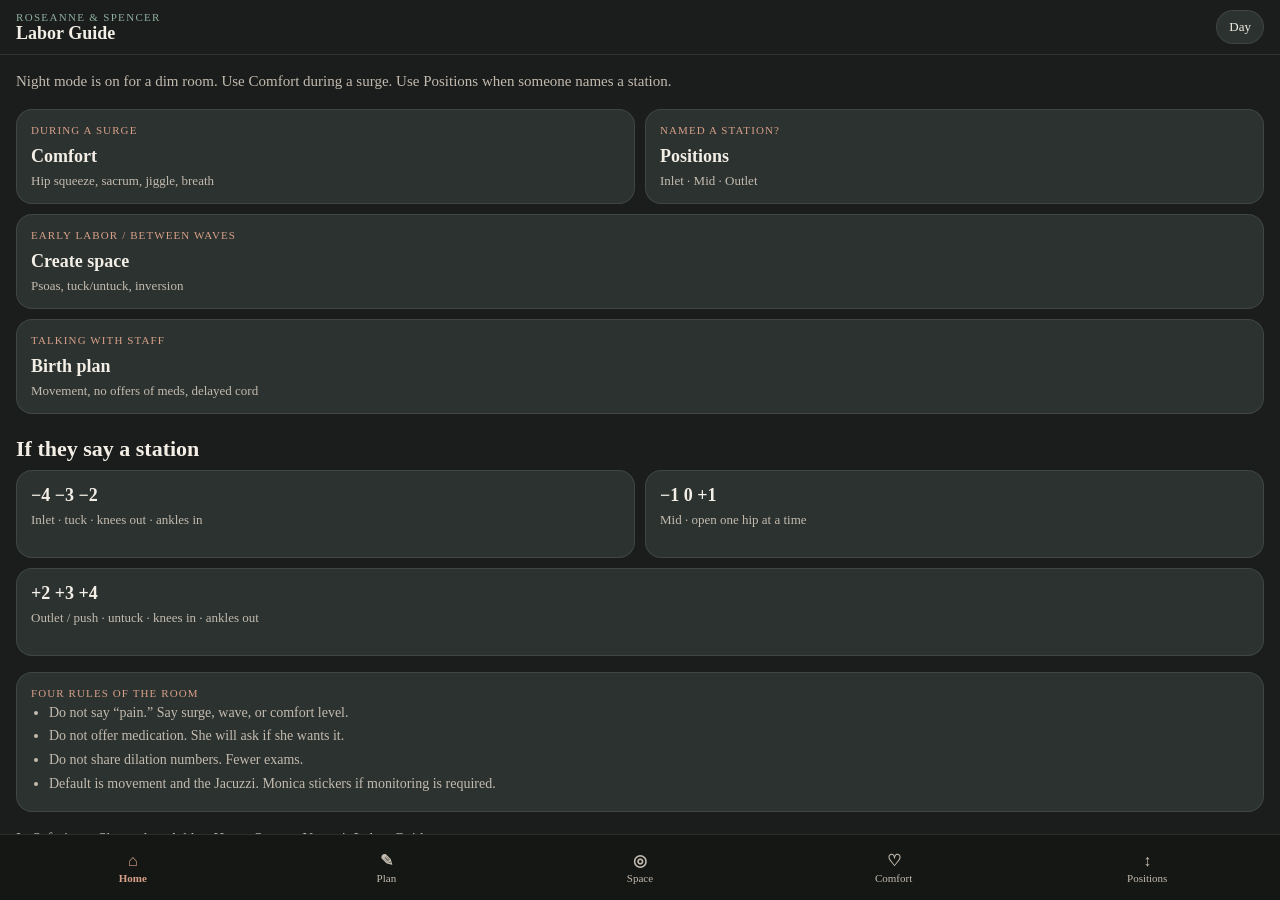
==== index.html @ 5112a4b0 "Add labor guide web app" ====
<!DOCTYPE html>
<html lang="en">
<head>
  <meta charset="utf-8" />
  <meta name="viewport" content="width=device-width, initial-scale=1, viewport-fit=cover" />
  <meta name="theme-color" content="#1a1d1b" />
  <meta name="apple-mobile-web-app-capable" content="yes" />
  <meta name="apple-mobile-web-app-title" content="Labor Guide" />
  <meta name="apple-mobile-web-app-status-bar-style" content="black-translucent" />
  <title>Monro Labor Guide</title>
  <link rel="manifest" href="manifest.json" />
  <link rel="icon" href="icon.svg" />
  <link rel="apple-touch-icon" href="icon.svg" />
  <link rel="stylesheet" href="styles.css" />
</head>
<body>
  <div class="app">
    <header class="top">
      <div class="brand">
        <div class="eyebrow" id="eyebrow">Roseanne & Spencer</div>
        <div class="title" id="heading">Labor Guide</div>
      </div>
      <div class="actions">
        <button class="chip" id="themeBtn" type="button">Day</button>
      </div>
    </header>
    <main class="screens">
      <section class="screen active" id="home">
        <p class="lede">Night mode is on for a dim room. Use Comfort during a surge. Use Positions when someone names a station.</p>
        <div class="grid two">
          <button class="card station" data-go="comfort" type="button"><div class="kicker">During a surge</div><strong>Comfort</strong><span>Hip squeeze, sacrum, jiggle, breath</span></button>
          <button class="card station" data-go="positions" type="button"><div class="kicker">Named a station?</div><strong>Positions</strong><span>Inlet · Mid · Outlet</span></button>
        </div>
        <div class="grid" style="margin-top:10px">
          <button class="card station" data-go="space" type="button"><div class="kicker">Early labor / between waves</div><strong>Create space</strong><span>Psoas, tuck/untuck, inversion</span></button>
          <button class="card station" data-go="plan" type="button"><div class="kicker">Talking with staff</div><strong>Birth plan</strong><span>Movement, no offers of meds, delayed cord</span></button>
        </div>
        <h2 style="margin-top:22px">If they say a station</h2>
        <div class="grid two">
          <button class="card station" data-go="positions" data-stage="inlet" type="button"><strong>−4 −3 −2</strong><span>Inlet · tuck · knees out · ankles in</span></button>
          <button class="card station" data-go="positions" data-stage="mid" type="button"><strong>−1 0 +1</strong><span>Mid · open one hip at a time</span></button>
          <button class="card station" data-go="positions" data-stage="outlet" type="button" style="grid-column:1/-1"><strong>+2 +3 +4</strong><span>Outlet / push · untuck · knees in · ankles out</span></button>
        </div>
        <div class="card" style="margin-top:16px">
          <div class="kicker">Four rules of the room</div>
          <ul>
            <li>Do not say “pain.” Say surge, wave, or comfort level.</li>
            <li>Do not offer medication. She will ask if she wants it.</li>
            <li>Do not share dilation numbers. Fewer exams.</li>
            <li>Default is movement and the Jacuzzi. Monica stickers if monitoring is required.</li>
          </ul>
        </div>
        <p class="lede" style="margin-top:16px">In Safari: tap Share, then Add to Home Screen. Name it Labor Guide.</p>
      </section>
      <section class="screen" id="plan">
        <p class="lede">Mother Roseanne · Father Spencer · Baby Girl Monro · Dr. Crownover / Sally McNally · Pediatrics Dr. Mildred Vallance</p>
        <article class="item"><div class="kicker">Environment</div><ul><li>Limit guests. Sign on the door.</li><li>Quiet conversation. Dim lights.</li><li>Her music. Essential oils, no flames.</li></ul></article>
        <article class="item"><div class="kicker">Labor</div><ul><li>Freedom of movement. Monica sticker monitor if continuous monitoring is required.</li><li>IV capped / saline locked.</li><li>Hydrotherapy. Jacuzzi preferred.</li><li>Natural childbirth. Do not offer pain medication or an epidural.</li><li>Wait for water to break on its own. Discuss first if AROM is suggested.</li><li>As few vaginal exams as possible. Do not share dilation.</li><li>Full risks and benefits before any intervention. Time and space to decide.</li><li>No time limits if mother and baby are well. Labor can rest.</li></ul></article>
        <article class="item"><div class="kicker">Birth</div><ul><li>Self-directed pushing. Warm compress on the perineum. No episiotomy.</li><li>Spencer cuts the cord AFTER it stops pulsing. Delayed clamping. Cord-blood bank.</li><li>Birth the placenta naturally. Allow up to 60 minutes.</li><li>Breast crawl immediately. 1–2 hours of bonding.</li></ul></article>
        <article class="item"><div class="kicker">If cesarean</div><ul><li>Spencer is the support person in the OR.</li><li>Leave an arm free so she can touch baby, if anesthesia allows.</li><li>Spencer shortens the cord. Delay clamping.</li></ul></article>
        <article class="item"><div class="kicker">Newborn</div><ul><li>Every procedure and medication approved by both parents first.</li><li>A parent stays with baby for every procedure off the bedside.</li><li>No bath. No Vitamin K. No erythromycin. No Hep B.</li><li>Ask before pacifier or sugar water. Inform before any formula.</li><li>If supplementation is needed, help her hand-express or pump.</li></ul></article>
      </section>
      <section class="screen" id="space">
        <p class="lede">Seven movements to make room. Hold most for about a minute. Built to Birth.</p>
        <article class="item"><h3><span class="num">1</span> Psoas release</h3><p>One foot on an elevated surface. Other leg hangs. Hips level. Gently swing the hanging leg forward and back for 1 minute. Switch sides.</p></article>
        <article class="item"><h3><span class="num">2</span> Tuck + untuck</h3><p>All fours. Move the pelvis, not the back. Tucking opens the inlet. Untucking opens the outlet. 1 minute.</p></article>
        <article class="item"><h3><span class="num">3</span> QL stretch</h3><p>Doorway. Cross right foot over left. Lean left, shoulders square, hands on the frame. Shift hips right and breathe into the ribs. 1 minute. Switch.</p></article>
        <article class="item"><h3><span class="num">4</span> Tuck, lunge + lean</h3><p>Kneel, one foot planted in front. Tuck pelvis and shift forward for a front-hip stretch. Raise the same-side arm and lean. 1 minute each side.</p></article>
        <article class="item"><h3><span class="num">5</span> Elbows on chair</h3><p>Kneel facing a chair. Elbows on the seat. Spine long, pelvis neutral. 1 minute.</p></article>
        <article class="item"><h3><span class="num">6</span> Fascia release</h3><p>Partner jiggles glutes, hips, and thighs with palms. 1–5 minutes.</p></article>
        <article class="item"><h3><span class="num">7</span> Forward-leaning inversion</h3><p>Kneel on a couch or low bed. Forearms to the floor, head hanging loose. 1 minute. Come back to kneeling for 30 seconds before getting down.</p></article>
      </section>
      <section class="screen" id="comfort">
        <p class="lede">Spencer: pick one and stay with it through the whole surge. Built to Birth.</p>
        <article class="item"><h3><span class="num">1</span> Light touch massage</h3><p>Stroke an X across the back, shoulder to low back. Then one stroke down the spine. Repeat.</p></article>
        <article class="item"><h3><span class="num">2</span> Facial relaxation</h3><p>Fingertips at the hairline. Stroke the jaw. Circle the jaw muscles. Continue down the jawline and neck.</p></article>
        <article class="item"><h3><span class="num">3</span> SP6 acupressure</h3><p>Thumb four finger-widths above the inner ankle bone. Firm pressure on the fleshy part behind the shin, through the surge.</p></article>
        <article class="item"><h3><span class="num">4</span> Jiggle / fascia release</h3><p>Palms on the bottom. Gently jiggle hips, glutes, thighs, and calves.</p></article>
        <article class="item"><h3><span class="num">5</span> Sitz bone counter pressure</h3><p>Palms on the sitz bones. You press forward as she presses back. Imagine spreading the sitz bones apart.</p></article>
        <article class="item"><h3><span class="num">6</span> BL32 acupressure</h3><p>Thumbs four finger-widths above the gluteal crease, slightly left and right. Hold through the surge.</p></article>
        <article class="item"><h3><span class="num">7</span> Double hip squeeze</h3><p>Palms on the fleshy outer hips, fingers inward. Squeeze toward each other through the surge.</p></article>
        <article class="item"><h3><span class="num">8</span> Sacral counter pressure</h3><p>Stacked palms on the sacrum. Toward the bum opens the top of the pelvis. Toward her back opens the bottom.</p></article>
        <article class="item"><h3><span class="num">9</span> Destressor breath</h3><p>Inhale nose 4 seconds. Exhale mouth 6 seconds. Rag-doll the body on every breath.</p></article>
        <article class="item"><h3><span class="num">10</span> LI4 acupressure</h3><p>The fleshy mound between thumb and forefinger. Firm pressure through the surge.</p></article>
      </section>
      <section class="screen" id="positions">
        <div class="tabs">
          <button class="tab on" data-stage="inlet" type="button">Inlet −4 to −2</button>
          <button class="tab" data-stage="mid" type="button">Mid −1 to +1</button>
          <button class="tab" data-stage="outlet" type="button">Outlet +2 to +4</button>
        </div>
        <div class="stage" id="stage-inlet"><h2>Inlet</h2><p class="lede">Tuck the pelvis under. Knees OUT. Ankles IN. Hands and knees, supported squat, sitting on the ball with knees wide, side-lying with a peanut or ball.</p></div>
        <div class="stage hidden" id="stage-mid"><h2>Midpelvis</h2><p class="lede">Asymmetrical positions. Open the hips one side at a time. Lunge, runner’s lunge with a block, standing foot on a chair, side-lying with peanut, throne on the ball.</p></div>
        <div class="stage hidden" id="stage-outlet"><h2>Outlet & pushing</h2><p class="lede">Untuck the pelvis. Knees IN. Ankles OUT. Self-directed pushing. Warm compress. No episiotomy.</p></div>
      </section>
    </main>
    <nav class="nav">
      <button class="on" data-go="home" type="button"><b>⌂</b>Home</button>
      <button data-go="plan" type="button"><b>✎</b>Plan</button>
      <button data-go="space" type="button"><b>◎</b>Space</button>
      <button data-go="comfort" type="button"><b>♡</b>Comfort</button>
      <button data-go="positions" type="button"><b>↕</b>Positions</button>
    </nav>
  </div>
  <script src="app.js"></script>
</body>
</html>
---- styles.css ----
:root {
  --bg: #1a1d1b;
  --bg-2: #232826;
  --card: #2b322f;
  --ink: #f3eee6;
  --muted: #c4bbb0;
  --accent: #d9a08a;
  --sage: #8fafa0;
  --line: rgba(243, 238, 230, 0.1);
  --safe-bottom: env(safe-area-inset-bottom, 0px);
}
* { box-sizing: border-box; margin: 0; padding: 0; }
html, body { height: 100%; }
body {
  font-family: "Iowan Old Style", "Palatino Linotype", Palatino, Georgia, serif;
  background: var(--bg);
  color: var(--ink);
  -webkit-font-smoothing: antialiased;
  overflow: hidden;
}
.app { height: 100dvh; display: flex; flex-direction: column; }
.top {
  padding: calc(10px + env(safe-area-inset-top, 0px)) 16px 10px;
  display: flex; align-items: center; justify-content: space-between; gap: 10px;
  border-bottom: 1px solid var(--line); background: var(--bg);
}
.eyebrow { font-size: 11px; letter-spacing: 0.12em; text-transform: uppercase; color: var(--sage); }
.title { font-size: 18px; font-weight: 700; line-height: 1.15; }
.chip {
  border: 1px solid var(--line); background: var(--card); color: var(--ink);
  border-radius: 999px; padding: 8px 12px; font-size: 13px; font-family: inherit;
}
.screens { flex: 1; overflow: hidden; position: relative; }
.screen {
  position: absolute; inset: 0; overflow-y: auto; -webkit-overflow-scrolling: touch;
  padding: 16px 16px calc(96px + var(--safe-bottom)); display: none;
}
.screen.active { display: block; }
h2 { font-size: 22px; margin: 4px 0 8px; }
.lede { color: var(--muted); font-size: 15px; line-height: 1.45; margin-bottom: 16px; }
.grid { display: grid; gap: 10px; }
.grid.two { grid-template-columns: 1fr 1fr; }
.card { background: var(--card); border: 1px solid var(--line); border-radius: 16px; padding: 14px; }
.card p, .card li { color: var(--muted); font-size: 14px; line-height: 1.4; }
.card ul { padding-left: 18px; }
.card li { margin: 4px 0; }
.kicker { font-size: 11px; letter-spacing: 0.1em; text-transform: uppercase; color: var(--accent); margin-bottom: 4px; }
.station { display: flex; flex-direction: column; gap: 6px; min-height: 88px; text-align: left; font-family: inherit; color: inherit; }
.station strong { font-size: 18px; }
.station span { color: var(--muted); font-size: 13px; }
.item { background: var(--card); border: 1px solid var(--line); border-radius: 16px; padding: 14px; margin-bottom: 10px; }
.num {
  display: inline-flex; width: 26px; height: 26px; border-radius: 50%;
  align-items: center; justify-content: center; background: var(--sage); color: #1a1d1b;
  font-size: 13px; font-weight: 700; margin-right: 8px;
}
.item h3 { display: flex; align-items: center; font-size: 16px; margin-bottom: 6px; }
.tabs { display: flex; gap: 8px; overflow-x: auto; padding-bottom: 10px; margin-bottom: 6px; }
.tab { flex: 0 0 auto; border: 1px solid var(--line); background: var(--bg-2); color: var(--ink); border-radius: 999px; padding: 8px 12px; font-family: inherit; font-size: 13px; }
.tab.on { background: var(--accent); color: #1a1d1b; border-color: transparent; }
.nav {
  position: sticky; bottom: 0; display: grid; grid-template-columns: repeat(5, 1fr); gap: 4px;
  padding: 8px 8px calc(8px + var(--safe-bottom)); background: #141714; border-top: 1px solid var(--line);
}
.nav button { background: transparent; border: 0; color: var(--muted); font-family: inherit; font-size: 11px; padding: 8px 2px; }
.nav button.on { color: var(--accent); font-weight: 700; }
.nav b { display: block; font-size: 16px; margin-bottom: 2px; }
.hidden { display: none !important; }
body.day {
  --bg: #f6f1ea; --bg-2: #efe7dc; --card: #ffffff; --ink: #1d211f;
  --muted: #5d5852; --accent: #b56a52; --sage: #3f5e52; --line: rgba(29, 33, 31, 0.1);
}
body.day .nav { background: #efe7dc; }
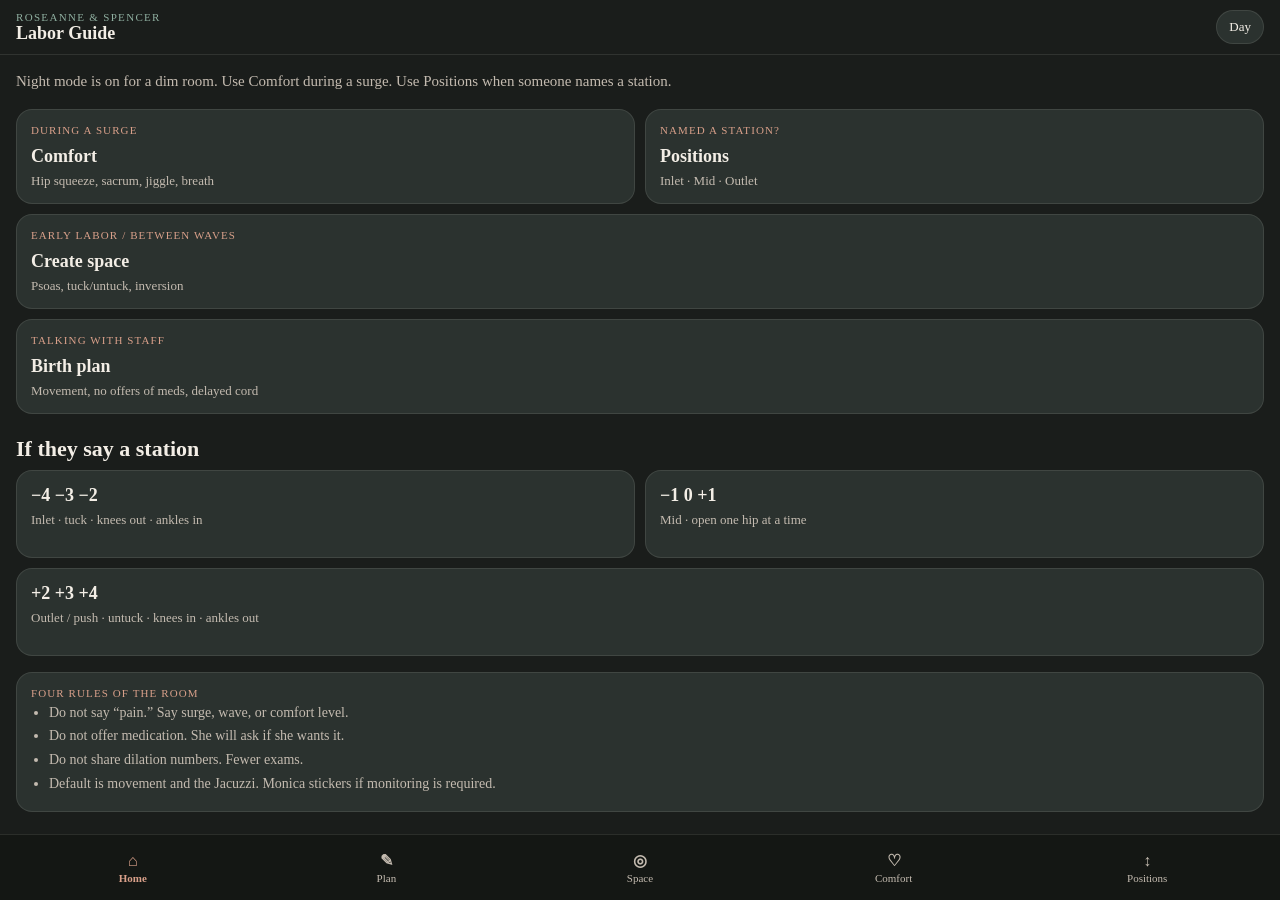
==== commit 9d07d4e5: "Inline CSS and JS so the guide opens from a single link" ====
--- a/index.html
+++ b/index.html
@@ -1,107 +1,125 @@
 <!DOCTYPE html>
 <html lang="en">
 <head>
-  <meta charset="utf-8" />
-  <meta name="viewport" content="width=device-width, initial-scale=1, viewport-fit=cover" />
-  <meta name="theme-color" content="#1a1d1b" />
-  <meta name="apple-mobile-web-app-capable" content="yes" />
-  <meta name="apple-mobile-web-app-title" content="Labor Guide" />
-  <meta name="apple-mobile-web-app-status-bar-style" content="black-translucent" />
-  <title>Monro Labor Guide</title>
-  <link rel="manifest" href="manifest.json" />
-  <link rel="icon" href="icon.svg" />
-  <link rel="apple-touch-icon" href="icon.svg" />
-  <link rel="stylesheet" href="styles.css" />
+<meta charset="utf-8" />
+<meta name="viewport" content="width=device-width, initial-scale=1, viewport-fit=cover" />
+<meta name="theme-color" content="#1a1d1b" />
+<meta name="apple-mobile-web-app-capable" content="yes" />
+<meta name="apple-mobile-web-app-title" content="Labor Guide" />
+<meta name="apple-mobile-web-app-status-bar-style" content="black-translucent" />
+<title>Monro Labor Guide</title>
+<style>
+:root{--bg:#1a1d1b;--bg-2:#232826;--card:#2b322f;--ink:#f3eee6;--muted:#c4bbb0;--accent:#d9a08a;--sage:#8fafa0;--line:rgba(243,238,230,.1);--safe-bottom:env(safe-area-inset-bottom,0px)}
+*{box-sizing:border-box;margin:0;padding:0}html,body{height:100%}
+body{font-family:Georgia,serif;background:var(--bg);color:var(--ink);-webkit-font-smoothing:antialiased;overflow:hidden}
+.app{height:100dvh;display:flex;flex-direction:column}
+.top{padding:calc(10px + env(safe-area-inset-top,0px)) 16px 10px;display:flex;align-items:center;justify-content:space-between;border-bottom:1px solid var(--line);background:var(--bg)}
+.eyebrow{font-size:11px;letter-spacing:.12em;text-transform:uppercase;color:var(--sage)}
+.title{font-size:18px;font-weight:700}
+.chip{border:1px solid var(--line);background:var(--card);color:var(--ink);border-radius:999px;padding:8px 12px;font-size:13px;font-family:inherit}
+.screens{flex:1;overflow:hidden;position:relative}
+.screen{position:absolute;inset:0;overflow-y:auto;-webkit-overflow-scrolling:touch;padding:16px 16px calc(96px + var(--safe-bottom));display:none}
+.screen.active{display:block}h2{font-size:22px;margin:4px 0 8px}
+.lede{color:var(--muted);font-size:15px;line-height:1.45;margin-bottom:16px}
+.grid{display:grid;gap:10px}.grid.two{grid-template-columns:1fr 1fr}
+.card{background:var(--card);border:1px solid var(--line);border-radius:16px;padding:14px}
+.card p,.card li{color:var(--muted);font-size:14px;line-height:1.4}.card ul{padding-left:18px}.card li{margin:4px 0}
+.kicker{font-size:11px;letter-spacing:.1em;text-transform:uppercase;color:var(--accent);margin-bottom:4px}
+.station{display:flex;flex-direction:column;gap:6px;min-height:88px;text-align:left;font-family:inherit;color:inherit}
+.station strong{font-size:18px}.station span{color:var(--muted);font-size:13px}
+.item{background:var(--card);border:1px solid var(--line);border-radius:16px;padding:14px;margin-bottom:10px}
+.num{display:inline-flex;width:26px;height:26px;border-radius:50%;align-items:center;justify-content:center;background:var(--sage);color:#1a1d1b;font-size:13px;font-weight:700;margin-right:8px}
+.item h3{display:flex;align-items:center;font-size:16px;margin-bottom:6px}
+.tabs{display:flex;gap:8px;overflow-x:auto;padding-bottom:10px}
+.tab{flex:0 0 auto;border:1px solid var(--line);background:var(--bg-2);color:var(--ink);border-radius:999px;padding:8px 12px;font-family:inherit;font-size:13px}
+.tab.on{background:var(--accent);color:#1a1d1b;border-color:transparent}
+.nav{position:sticky;bottom:0;display:grid;grid-template-columns:repeat(5,1fr);gap:4px;padding:8px 8px calc(8px + var(--safe-bottom));background:#141714;border-top:1px solid var(--line)}
+.nav button{background:transparent;border:0;color:var(--muted);font-family:inherit;font-size:11px;padding:8px 2px}
+.nav button.on{color:var(--accent);font-weight:700}.nav b{display:block;font-size:16px;margin-bottom:2px}
+.hidden{display:none!important}
+body.day{--bg:#f6f1ea;--bg-2:#efe7dc;--card:#fff;--ink:#1d211f;--muted:#5d5852;--accent:#b56a52;--sage:#3f5e52;--line:rgba(29,33,31,.1)}
+body.day .nav{background:#efe7dc}
+</style>
 </head>
 <body>
-  <div class="app">
-    <header class="top">
-      <div class="brand">
-        <div class="eyebrow" id="eyebrow">Roseanne & Spencer</div>
-        <div class="title" id="heading">Labor Guide</div>
-      </div>
-      <div class="actions">
-        <button class="chip" id="themeBtn" type="button">Day</button>
-      </div>
-    </header>
-    <main class="screens">
-      <section class="screen active" id="home">
-        <p class="lede">Night mode is on for a dim room. Use Comfort during a surge. Use Positions when someone names a station.</p>
-        <div class="grid two">
-          <button class="card station" data-go="comfort" type="button"><div class="kicker">During a surge</div><strong>Comfort</strong><span>Hip squeeze, sacrum, jiggle, breath</span></button>
-          <button class="card station" data-go="positions" type="button"><div class="kicker">Named a station?</div><strong>Positions</strong><span>Inlet · Mid · Outlet</span></button>
-        </div>
-        <div class="grid" style="margin-top:10px">
-          <button class="card station" data-go="space" type="button"><div class="kicker">Early labor / between waves</div><strong>Create space</strong><span>Psoas, tuck/untuck, inversion</span></button>
-          <button class="card station" data-go="plan" type="button"><div class="kicker">Talking with staff</div><strong>Birth plan</strong><span>Movement, no offers of meds, delayed cord</span></button>
-        </div>
-        <h2 style="margin-top:22px">If they say a station</h2>
-        <div class="grid two">
-          <button class="card station" data-go="positions" data-stage="inlet" type="button"><strong>−4 −3 −2</strong><span>Inlet · tuck · knees out · ankles in</span></button>
-          <button class="card station" data-go="positions" data-stage="mid" type="button"><strong>−1 0 +1</strong><span>Mid · open one hip at a time</span></button>
-          <button class="card station" data-go="positions" data-stage="outlet" type="button" style="grid-column:1/-1"><strong>+2 +3 +4</strong><span>Outlet / push · untuck · knees in · ankles out</span></button>
-        </div>
-        <div class="card" style="margin-top:16px">
-          <div class="kicker">Four rules of the room</div>
-          <ul>
-            <li>Do not say “pain.” Say surge, wave, or comfort level.</li>
-            <li>Do not offer medication. She will ask if she wants it.</li>
-            <li>Do not share dilation numbers. Fewer exams.</li>
-            <li>Default is movement and the Jacuzzi. Monica stickers if monitoring is required.</li>
-          </ul>
-        </div>
-        <p class="lede" style="margin-top:16px">In Safari: tap Share, then Add to Home Screen. Name it Labor Guide.</p>
-      </section>
-      <section class="screen" id="plan">
-        <p class="lede">Mother Roseanne · Father Spencer · Baby Girl Monro · Dr. Crownover / Sally McNally · Pediatrics Dr. Mildred Vallance</p>
-        <article class="item"><div class="kicker">Environment</div><ul><li>Limit guests. Sign on the door.</li><li>Quiet conversation. Dim lights.</li><li>Her music. Essential oils, no flames.</li></ul></article>
-        <article class="item"><div class="kicker">Labor</div><ul><li>Freedom of movement. Monica sticker monitor if continuous monitoring is required.</li><li>IV capped / saline locked.</li><li>Hydrotherapy. Jacuzzi preferred.</li><li>Natural childbirth. Do not offer pain medication or an epidural.</li><li>Wait for water to break on its own. Discuss first if AROM is suggested.</li><li>As few vaginal exams as possible. Do not share dilation.</li><li>Full risks and benefits before any intervention. Time and space to decide.</li><li>No time limits if mother and baby are well. Labor can rest.</li></ul></article>
-        <article class="item"><div class="kicker">Birth</div><ul><li>Self-directed pushing. Warm compress on the perineum. No episiotomy.</li><li>Spencer cuts the cord AFTER it stops pulsing. Delayed clamping. Cord-blood bank.</li><li>Birth the placenta naturally. Allow up to 60 minutes.</li><li>Breast crawl immediately. 1–2 hours of bonding.</li></ul></article>
-        <article class="item"><div class="kicker">If cesarean</div><ul><li>Spencer is the support person in the OR.</li><li>Leave an arm free so she can touch baby, if anesthesia allows.</li><li>Spencer shortens the cord. Delay clamping.</li></ul></article>
-        <article class="item"><div class="kicker">Newborn</div><ul><li>Every procedure and medication approved by both parents first.</li><li>A parent stays with baby for every procedure off the bedside.</li><li>No bath. No Vitamin K. No erythromycin. No Hep B.</li><li>Ask before pacifier or sugar water. Inform before any formula.</li><li>If supplementation is needed, help her hand-express or pump.</li></ul></article>
-      </section>
-      <section class="screen" id="space">
-        <p class="lede">Seven movements to make room. Hold most for about a minute. Built to Birth.</p>
-        <article class="item"><h3><span class="num">1</span> Psoas release</h3><p>One foot on an elevated surface. Other leg hangs. Hips level. Gently swing the hanging leg forward and back for 1 minute. Switch sides.</p></article>
-        <article class="item"><h3><span class="num">2</span> Tuck + untuck</h3><p>All fours. Move the pelvis, not the back. Tucking opens the inlet. Untucking opens the outlet. 1 minute.</p></article>
-        <article class="item"><h3><span class="num">3</span> QL stretch</h3><p>Doorway. Cross right foot over left. Lean left, shoulders square, hands on the frame. Shift hips right and breathe into the ribs. 1 minute. Switch.</p></article>
-        <article class="item"><h3><span class="num">4</span> Tuck, lunge + lean</h3><p>Kneel, one foot planted in front. Tuck pelvis and shift forward for a front-hip stretch. Raise the same-side arm and lean. 1 minute each side.</p></article>
-        <article class="item"><h3><span class="num">5</span> Elbows on chair</h3><p>Kneel facing a chair. Elbows on the seat. Spine long, pelvis neutral. 1 minute.</p></article>
-        <article class="item"><h3><span class="num">6</span> Fascia release</h3><p>Partner jiggles glutes, hips, and thighs with palms. 1–5 minutes.</p></article>
-        <article class="item"><h3><span class="num">7</span> Forward-leaning inversion</h3><p>Kneel on a couch or low bed. Forearms to the floor, head hanging loose. 1 minute. Come back to kneeling for 30 seconds before getting down.</p></article>
-      </section>
-      <section class="screen" id="comfort">
-        <p class="lede">Spencer: pick one and stay with it through the whole surge. Built to Birth.</p>
-        <article class="item"><h3><span class="num">1</span> Light touch massage</h3><p>Stroke an X across the back, shoulder to low back. Then one stroke down the spine. Repeat.</p></article>
-        <article class="item"><h3><span class="num">2</span> Facial relaxation</h3><p>Fingertips at the hairline. Stroke the jaw. Circle the jaw muscles. Continue down the jawline and neck.</p></article>
-        <article class="item"><h3><span class="num">3</span> SP6 acupressure</h3><p>Thumb four finger-widths above the inner ankle bone. Firm pressure on the fleshy part behind the shin, through the surge.</p></article>
-        <article class="item"><h3><span class="num">4</span> Jiggle / fascia release</h3><p>Palms on the bottom. Gently jiggle hips, glutes, thighs, and calves.</p></article>
-        <article class="item"><h3><span class="num">5</span> Sitz bone counter pressure</h3><p>Palms on the sitz bones. You press forward as she presses back. Imagine spreading the sitz bones apart.</p></article>
-        <article class="item"><h3><span class="num">6</span> BL32 acupressure</h3><p>Thumbs four finger-widths above the gluteal crease, slightly left and right. Hold through the surge.</p></article>
-        <article class="item"><h3><span class="num">7</span> Double hip squeeze</h3><p>Palms on the fleshy outer hips, fingers inward. Squeeze toward each other through the surge.</p></article>
-        <article class="item"><h3><span class="num">8</span> Sacral counter pressure</h3><p>Stacked palms on the sacrum. Toward the bum opens the top of the pelvis. Toward her back opens the bottom.</p></article>
-        <article class="item"><h3><span class="num">9</span> Destressor breath</h3><p>Inhale nose 4 seconds. Exhale mouth 6 seconds. Rag-doll the body on every breath.</p></article>
-        <article class="item"><h3><span class="num">10</span> LI4 acupressure</h3><p>The fleshy mound between thumb and forefinger. Firm pressure through the surge.</p></article>
-      </section>
-      <section class="screen" id="positions">
-        <div class="tabs">
-          <button class="tab on" data-stage="inlet" type="button">Inlet −4 to −2</button>
-          <button class="tab" data-stage="mid" type="button">Mid −1 to +1</button>
-          <button class="tab" data-stage="outlet" type="button">Outlet +2 to +4</button>
-        </div>
-        <div class="stage" id="stage-inlet"><h2>Inlet</h2><p class="lede">Tuck the pelvis under. Knees OUT. Ankles IN. Hands and knees, supported squat, sitting on the ball with knees wide, side-lying with a peanut or ball.</p></div>
-        <div class="stage hidden" id="stage-mid"><h2>Midpelvis</h2><p class="lede">Asymmetrical positions. Open the hips one side at a time. Lunge, runner’s lunge with a block, standing foot on a chair, side-lying with peanut, throne on the ball.</p></div>
-        <div class="stage hidden" id="stage-outlet"><h2>Outlet & pushing</h2><p class="lede">Untuck the pelvis. Knees IN. Ankles OUT. Self-directed pushing. Warm compress. No episiotomy.</p></div>
-      </section>
-    </main>
-    <nav class="nav">
-      <button class="on" data-go="home" type="button"><b>⌂</b>Home</button>
-      <button data-go="plan" type="button"><b>✎</b>Plan</button>
-      <button data-go="space" type="button"><b>◎</b>Space</button>
-      <button data-go="comfort" type="button"><b>♡</b>Comfort</button>
-      <button data-go="positions" type="button"><b>↕</b>Positions</button>
-    </nav>
-  </div>
-  <script src="app.js"></script>
+<div class="app">
+<header class="top"><div class="brand"><div class="eyebrow" id="eyebrow">Roseanne & Spencer</div><div class="title" id="heading">Labor Guide</div></div><div class="actions"><button class="chip" id="themeBtn" type="button">Day</button></div></header>
+<main class="screens">
+<section class="screen active" id="home">
+<p class="lede">Night mode is on for a dim room. Use Comfort during a surge. Use Positions when someone names a station.</p>
+<div class="grid two">
+<button class="card station" data-go="comfort" type="button"><div class="kicker">During a surge</div><strong>Comfort</strong><span>Hip squeeze, sacrum, jiggle, breath</span></button>
+<button class="card station" data-go="positions" type="button"><div class="kicker">Named a station?</div><strong>Positions</strong><span>Inlet · Mid · Outlet</span></button>
+</div>
+<div class="grid" style="margin-top:10px">
+<button class="card station" data-go="space" type="button"><div class="kicker">Early labor / between waves</div><strong>Create space</strong><span>Psoas, tuck/untuck, inversion</span></button>
+<button class="card station" data-go="plan" type="button"><div class="kicker">Talking with staff</div><strong>Birth plan</strong><span>Movement, no offers of meds, delayed cord</span></button>
+</div>
+<h2 style="margin-top:22px">If they say a station</h2>
+<div class="grid two">
+<button class="card station" data-go="positions" data-stage="inlet" type="button"><strong>−4 −3 −2</strong><span>Inlet · tuck · knees out · ankles in</span></button>
+<button class="card station" data-go="positions" data-stage="mid" type="button"><strong>−1 0 +1</strong><span>Mid · open one hip at a time</span></button>
+<button class="card station" data-go="positions" data-stage="outlet" type="button" style="grid-column:1/-1"><strong>+2 +3 +4</strong><span>Outlet / push · untuck · knees in · ankles out</span></button>
+</div>
+<div class="card" style="margin-top:16px"><div class="kicker">Four rules of the room</div><ul><li>Do not say “pain.” Say surge, wave, or comfort level.</li><li>Do not offer medication. She will ask if she wants it.</li><li>Do not share dilation numbers. Fewer exams.</li><li>Default is movement and the Jacuzzi. Monica stickers if monitoring is required.</li></ul></div>
+</section>
+<section class="screen" id="plan">
+<p class="lede">Mother Roseanne · Father Spencer · Baby Girl Monro · Dr. Crownover / Sally McNally · Pediatrics Dr. Mildred Vallance</p>
+<article class="item"><div class="kicker">Environment</div><ul><li>Limit guests. Sign on the door.</li><li>Quiet conversation. Dim lights.</li><li>Her music. Essential oils, no flames.</li></ul></article>
+<article class="item"><div class="kicker">Labor</div><ul><li>Freedom of movement. Monica sticker monitor if continuous monitoring is required.</li><li>IV capped / saline locked.</li><li>Hydrotherapy. Jacuzzi preferred.</li><li>Natural childbirth. Do not offer pain medication or an epidural.</li><li>Wait for water to break on its own. Discuss first if AROM is suggested.</li><li>As few vaginal exams as possible. Do not share dilation.</li><li>Full risks and benefits before any intervention. Time and space to decide.</li><li>No time limits if mother and baby are well. Labor can rest.</li></ul></article>
+<article class="item"><div class="kicker">Birth</div><ul><li>Self-directed pushing. Warm compress on the perineum. No episiotomy.</li><li>Spencer cuts the cord AFTER it stops pulsing. Delayed clamping. Cord-blood bank.</li><li>Birth the placenta naturally. Allow up to 60 minutes.</li><li>Breast crawl immediately. 1–2 hours of bonding.</li></ul></article>
+<article class="item"><div class="kicker">If cesarean</div><ul><li>Spencer is the support person in the OR.</li><li>Leave an arm free so she can touch baby, if anesthesia allows.</li><li>Spencer shortens the cord. Delay clamping.</li></ul></article>
+<article class="item"><div class="kicker">Newborn</div><ul><li>Every procedure and medication approved by both parents first.</li><li>A parent stays with baby for every procedure off the bedside.</li><li>No bath. No Vitamin K. No erythromycin. No Hep B.</li><li>Ask before pacifier or sugar water. Inform before any formula.</li><li>If supplementation is needed, help her hand-express or pump.</li></ul></article>
+</section>
+<section class="screen" id="space">
+<p class="lede">Seven movements to make room. Hold most for about a minute. Built to Birth.</p>
+<article class="item"><h3><span class="num">1</span> Psoas release</h3><p>One foot on an elevated surface. Other leg hangs. Hips level. Gently swing the hanging leg forward and back for 1 minute. Switch sides.</p></article>
+<article class="item"><h3><span class="num">2</span> Tuck + untuck</h3><p>All fours. Move the pelvis, not the back. Tucking opens the inlet. Untucking opens the outlet. 1 minute.</p></article>
+<article class="item"><h3><span class="num">3</span> QL stretch</h3><p>Doorway. Cross right foot over left. Lean left, shoulders square, hands on the frame. Shift hips right and breathe into the ribs. 1 minute. Switch.</p></article>
+<article class="item"><h3><span class="num">4</span> Tuck, lunge + lean</h3><p>Kneel, one foot planted in front. Tuck pelvis and shift forward for a front-hip stretch. Raise the same-side arm and lean. 1 minute each side.</p></article>
+<article class="item"><h3><span class="num">5</span> Elbows on chair</h3><p>Kneel facing a chair. Elbows on the seat. Spine long, pelvis neutral. 1 minute.</p></article>
+<article class="item"><h3><span class="num">6</span> Fascia release</h3><p>Partner jiggles glutes, hips, and thighs with palms. 1–5 minutes.</p></article>
+<article class="item"><h3><span class="num">7</span> Forward-leaning inversion</h3><p>Kneel on a couch or low bed. Forearms to the floor, head hanging loose. 1 minute. Come back to kneeling for 30 seconds before getting down.</p></article>
+</section>
+<section class="screen" id="comfort">
+<p class="lede">Spencer: pick one and stay with it through the whole surge. Built to Birth.</p>
+<article class="item"><h3><span class="num">1</span> Light touch massage</h3><p>Stroke an X across the back, shoulder to low back. Then one stroke down the spine. Repeat.</p></article>
+<article class="item"><h3><span class="num">2</span> Facial relaxation</h3><p>Fingertips at the hairline. Stroke the jaw. Circle the jaw muscles. Continue down the jawline and neck.</p></article>
+<article class="item"><h3><span class="num">3</span> SP6 acupressure</h3><p>Thumb four finger-widths above the inner ankle bone. Firm pressure on the fleshy part behind the shin, through the surge.</p></article>
+<article class="item"><h3><span class="num">4</span> Jiggle / fascia release</h3><p>Palms on the bottom. Gently jiggle hips, glutes, thighs, and calves.</p></article>
+<article class="item"><h3><span class="num">5</span> Sitz bone counter pressure</h3><p>Palms on the sitz bones. You press forward as she presses back. Imagine spreading the sitz bones apart.</p></article>
+<article class="item"><h3><span class="num">6</span> BL32 acupressure</h3><p>Thumbs four finger-widths above the gluteal crease, slightly left and right. Hold through the surge.</p></article>
+<article class="item"><h3><span class="num">7</span> Double hip squeeze</h3><p>Palms on the fleshy outer hips, fingers inward. Squeeze toward each other through the surge.</p></article>
+<article class="item"><h3><span class="num">8</span> Sacral counter pressure</h3><p>Stacked palms on the sacrum. Toward the bum opens the top of the pelvis. Toward her back opens the bottom.</p></article>
+<article class="item"><h3><span class="num">9</span> Destressor breath</h3><p>Inhale nose 4 seconds. Exhale mouth 6 seconds. Rag-doll the body on every breath.</p></article>
+<article class="item"><h3><span class="num">10</span> LI4 acupressure</h3><p>The fleshy mound between thumb and forefinger. Firm pressure through the surge.</p></article>
+</section>
+<section class="screen" id="positions">
+<div class="tabs">
+<button class="tab on" data-stage="inlet" type="button">Inlet −4 to −2</button>
+<button class="tab" data-stage="mid" type="button">Mid −1 to +1</button>
+<button class="tab" data-stage="outlet" type="button">Outlet +2 to +4</button>
+</div>
+<div class="stage" id="stage-inlet"><h2>Inlet</h2><p class="lede">Tuck the pelvis under. Knees OUT. Ankles IN.</p></div>
+<div class="stage hidden" id="stage-mid"><h2>Midpelvis</h2><p class="lede">Asymmetrical positions. Open the hips one side at a time.</p></div>
+<div class="stage hidden" id="stage-outlet"><h2>Outlet & pushing</h2><p class="lede">Untuck the pelvis. Knees IN. Ankles OUT. Self-directed pushing. Warm compress. No episiotomy.</p></div>
+</section>
+</main>
+<nav class="nav">
+<button class="on" data-go="home" type="button"><b>⌂</b>Home</button>
+<button data-go="plan" type="button"><b>✎</b>Plan</button>
+<button data-go="space" type="button"><b>◎</b>Space</button>
+<button data-go="comfort" type="button"><b>♡</b>Comfort</button>
+<button data-go="positions" type="button"><b>↕</b>Positions</button>
+</nav>
+</div>
+<script>
+const titles={home:["Labor Guide","Roseanne & Spencer"],plan:["Birth plan","Show staff if needed"],space:["Create space","Early labor / between waves"],comfort:["Comfort measures","Stay with one through the surge"],positions:["Labor positions","Match the station they name"]};
+function show(id,stage){document.querySelectorAll(".screen").forEach(s=>s.classList.toggle("active",s.id===id));document.querySelectorAll(".nav button").forEach(b=>b.classList.toggle("on",b.dataset.go===id));const[t,e]=titles[id]||titles.home;document.getElementById("heading").textContent=t;document.getElementById("eyebrow").textContent=e;if(id==="positions"&&stage)setStage(stage);document.querySelector(".screen.active").scrollTop=0}
+function setStage(stage){document.querySelectorAll(".stage").forEach(s=>s.classList.toggle("hidden",s.id!=="stage-"+stage));document.querySelectorAll(".tab").forEach(t=>t.classList.toggle("on",t.dataset.stage===stage))}
+document.querySelectorAll("[data-go]").forEach(el=>el.addEventListener("click",()=>show(el.dataset.go,el.dataset.stage)));
+document.querySelectorAll(".tab").forEach(el=>el.addEventListener("click",()=>setStage(el.dataset.stage)));
+document.getElementById("themeBtn").addEventListener("click",()=>{const day=document.body.classList.toggle("day");document.getElementById("themeBtn").textContent=day?"Night":"Day";document.querySelector('meta[name="theme-color"]').setAttribute("content",day?"#f6f1ea":"#1a1d1b")});
+</script>
 </body>
 </html>
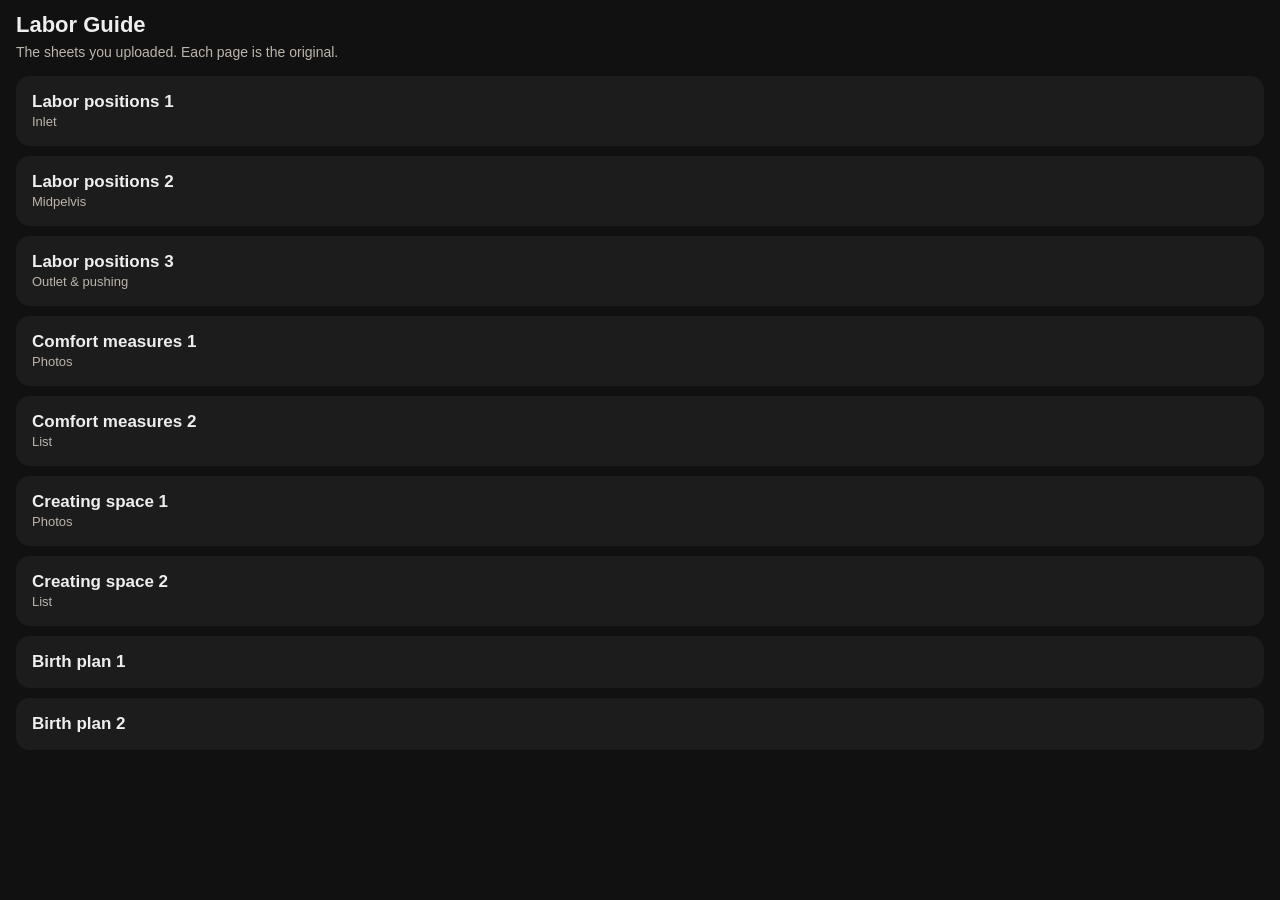
==== commit 4eabd2f7: "Photo-only index of the original cheat-sheet pages" ====
--- a/index.html
+++ b/index.html
@@ -1,125 +1,29 @@
 <!DOCTYPE html>
-<html lang="en">
-<head>
-<meta charset="utf-8" />
-<meta name="viewport" content="width=device-width, initial-scale=1, viewport-fit=cover" />
-<meta name="theme-color" content="#1a1d1b" />
-<meta name="apple-mobile-web-app-capable" content="yes" />
-<meta name="apple-mobile-web-app-title" content="Labor Guide" />
-<meta name="apple-mobile-web-app-status-bar-style" content="black-translucent" />
-<title>Monro Labor Guide</title>
+<html lang="en"><head>
+<meta charset="utf-8">
+<meta name="viewport" content="width=device-width, initial-scale=1, viewport-fit=cover">
+<meta name="apple-mobile-web-app-capable" content="yes">
+<meta name="apple-mobile-web-app-title" content="Labor Guide">
+<meta name="theme-color" content="#111">
+<title>Labor Guide</title>
 <style>
-:root{--bg:#1a1d1b;--bg-2:#232826;--card:#2b322f;--ink:#f3eee6;--muted:#c4bbb0;--accent:#d9a08a;--sage:#8fafa0;--line:rgba(243,238,230,.1);--safe-bottom:env(safe-area-inset-bottom,0px)}
-*{box-sizing:border-box;margin:0;padding:0}html,body{height:100%}
-body{font-family:Georgia,serif;background:var(--bg);color:var(--ink);-webkit-font-smoothing:antialiased;overflow:hidden}
-.app{height:100dvh;display:flex;flex-direction:column}
-.top{padding:calc(10px + env(safe-area-inset-top,0px)) 16px 10px;display:flex;align-items:center;justify-content:space-between;border-bottom:1px solid var(--line);background:var(--bg)}
-.eyebrow{font-size:11px;letter-spacing:.12em;text-transform:uppercase;color:var(--sage)}
-.title{font-size:18px;font-weight:700}
-.chip{border:1px solid var(--line);background:var(--card);color:var(--ink);border-radius:999px;padding:8px 12px;font-size:13px;font-family:inherit}
-.screens{flex:1;overflow:hidden;position:relative}
-.screen{position:absolute;inset:0;overflow-y:auto;-webkit-overflow-scrolling:touch;padding:16px 16px calc(96px + var(--safe-bottom));display:none}
-.screen.active{display:block}h2{font-size:22px;margin:4px 0 8px}
-.lede{color:var(--muted);font-size:15px;line-height:1.45;margin-bottom:16px}
-.grid{display:grid;gap:10px}.grid.two{grid-template-columns:1fr 1fr}
-.card{background:var(--card);border:1px solid var(--line);border-radius:16px;padding:14px}
-.card p,.card li{color:var(--muted);font-size:14px;line-height:1.4}.card ul{padding-left:18px}.card li{margin:4px 0}
-.kicker{font-size:11px;letter-spacing:.1em;text-transform:uppercase;color:var(--accent);margin-bottom:4px}
-.station{display:flex;flex-direction:column;gap:6px;min-height:88px;text-align:left;font-family:inherit;color:inherit}
-.station strong{font-size:18px}.station span{color:var(--muted);font-size:13px}
-.item{background:var(--card);border:1px solid var(--line);border-radius:16px;padding:14px;margin-bottom:10px}
-.num{display:inline-flex;width:26px;height:26px;border-radius:50%;align-items:center;justify-content:center;background:var(--sage);color:#1a1d1b;font-size:13px;font-weight:700;margin-right:8px}
-.item h3{display:flex;align-items:center;font-size:16px;margin-bottom:6px}
-.tabs{display:flex;gap:8px;overflow-x:auto;padding-bottom:10px}
-.tab{flex:0 0 auto;border:1px solid var(--line);background:var(--bg-2);color:var(--ink);border-radius:999px;padding:8px 12px;font-family:inherit;font-size:13px}
-.tab.on{background:var(--accent);color:#1a1d1b;border-color:transparent}
-.nav{position:sticky;bottom:0;display:grid;grid-template-columns:repeat(5,1fr);gap:4px;padding:8px 8px calc(8px + var(--safe-bottom));background:#141714;border-top:1px solid var(--line)}
-.nav button{background:transparent;border:0;color:var(--muted);font-family:inherit;font-size:11px;padding:8px 2px}
-.nav button.on{color:var(--accent);font-weight:700}.nav b{display:block;font-size:16px;margin-bottom:2px}
-.hidden{display:none!important}
-body.day{--bg:#f6f1ea;--bg-2:#efe7dc;--card:#fff;--ink:#1d211f;--muted:#5d5852;--accent:#b56a52;--sage:#3f5e52;--line:rgba(29,33,31,.1)}
-body.day .nav{background:#efe7dc}
-</style>
-</head>
-<body>
-<div class="app">
-<header class="top"><div class="brand"><div class="eyebrow" id="eyebrow">Roseanne & Spencer</div><div class="title" id="heading">Labor Guide</div></div><div class="actions"><button class="chip" id="themeBtn" type="button">Day</button></div></header>
-<main class="screens">
-<section class="screen active" id="home">
-<p class="lede">Night mode is on for a dim room. Use Comfort during a surge. Use Positions when someone names a station.</p>
-<div class="grid two">
-<button class="card station" data-go="comfort" type="button"><div class="kicker">During a surge</div><strong>Comfort</strong><span>Hip squeeze, sacrum, jiggle, breath</span></button>
-<button class="card station" data-go="positions" type="button"><div class="kicker">Named a station?</div><strong>Positions</strong><span>Inlet · Mid · Outlet</span></button>
-</div>
-<div class="grid" style="margin-top:10px">
-<button class="card station" data-go="space" type="button"><div class="kicker">Early labor / between waves</div><strong>Create space</strong><span>Psoas, tuck/untuck, inversion</span></button>
-<button class="card station" data-go="plan" type="button"><div class="kicker">Talking with staff</div><strong>Birth plan</strong><span>Movement, no offers of meds, delayed cord</span></button>
-</div>
-<h2 style="margin-top:22px">If they say a station</h2>
-<div class="grid two">
-<button class="card station" data-go="positions" data-stage="inlet" type="button"><strong>−4 −3 −2</strong><span>Inlet · tuck · knees out · ankles in</span></button>
-<button class="card station" data-go="positions" data-stage="mid" type="button"><strong>−1 0 +1</strong><span>Mid · open one hip at a time</span></button>
-<button class="card station" data-go="positions" data-stage="outlet" type="button" style="grid-column:1/-1"><strong>+2 +3 +4</strong><span>Outlet / push · untuck · knees in · ankles out</span></button>
-</div>
-<div class="card" style="margin-top:16px"><div class="kicker">Four rules of the room</div><ul><li>Do not say “pain.” Say surge, wave, or comfort level.</li><li>Do not offer medication. She will ask if she wants it.</li><li>Do not share dilation numbers. Fewer exams.</li><li>Default is movement and the Jacuzzi. Monica stickers if monitoring is required.</li></ul></div>
-</section>
-<section class="screen" id="plan">
-<p class="lede">Mother Roseanne · Father Spencer · Baby Girl Monro · Dr. Crownover / Sally McNally · Pediatrics Dr. Mildred Vallance</p>
-<article class="item"><div class="kicker">Environment</div><ul><li>Limit guests. Sign on the door.</li><li>Quiet conversation. Dim lights.</li><li>Her music. Essential oils, no flames.</li></ul></article>
-<article class="item"><div class="kicker">Labor</div><ul><li>Freedom of movement. Monica sticker monitor if continuous monitoring is required.</li><li>IV capped / saline locked.</li><li>Hydrotherapy. Jacuzzi preferred.</li><li>Natural childbirth. Do not offer pain medication or an epidural.</li><li>Wait for water to break on its own. Discuss first if AROM is suggested.</li><li>As few vaginal exams as possible. Do not share dilation.</li><li>Full risks and benefits before any intervention. Time and space to decide.</li><li>No time limits if mother and baby are well. Labor can rest.</li></ul></article>
-<article class="item"><div class="kicker">Birth</div><ul><li>Self-directed pushing. Warm compress on the perineum. No episiotomy.</li><li>Spencer cuts the cord AFTER it stops pulsing. Delayed clamping. Cord-blood bank.</li><li>Birth the placenta naturally. Allow up to 60 minutes.</li><li>Breast crawl immediately. 1–2 hours of bonding.</li></ul></article>
-<article class="item"><div class="kicker">If cesarean</div><ul><li>Spencer is the support person in the OR.</li><li>Leave an arm free so she can touch baby, if anesthesia allows.</li><li>Spencer shortens the cord. Delay clamping.</li></ul></article>
-<article class="item"><div class="kicker">Newborn</div><ul><li>Every procedure and medication approved by both parents first.</li><li>A parent stays with baby for every procedure off the bedside.</li><li>No bath. No Vitamin K. No erythromycin. No Hep B.</li><li>Ask before pacifier or sugar water. Inform before any formula.</li><li>If supplementation is needed, help her hand-express or pump.</li></ul></article>
-</section>
-<section class="screen" id="space">
-<p class="lede">Seven movements to make room. Hold most for about a minute. Built to Birth.</p>
-<article class="item"><h3><span class="num">1</span> Psoas release</h3><p>One foot on an elevated surface. Other leg hangs. Hips level. Gently swing the hanging leg forward and back for 1 minute. Switch sides.</p></article>
-<article class="item"><h3><span class="num">2</span> Tuck + untuck</h3><p>All fours. Move the pelvis, not the back. Tucking opens the inlet. Untucking opens the outlet. 1 minute.</p></article>
-<article class="item"><h3><span class="num">3</span> QL stretch</h3><p>Doorway. Cross right foot over left. Lean left, shoulders square, hands on the frame. Shift hips right and breathe into the ribs. 1 minute. Switch.</p></article>
-<article class="item"><h3><span class="num">4</span> Tuck, lunge + lean</h3><p>Kneel, one foot planted in front. Tuck pelvis and shift forward for a front-hip stretch. Raise the same-side arm and lean. 1 minute each side.</p></article>
-<article class="item"><h3><span class="num">5</span> Elbows on chair</h3><p>Kneel facing a chair. Elbows on the seat. Spine long, pelvis neutral. 1 minute.</p></article>
-<article class="item"><h3><span class="num">6</span> Fascia release</h3><p>Partner jiggles glutes, hips, and thighs with palms. 1–5 minutes.</p></article>
-<article class="item"><h3><span class="num">7</span> Forward-leaning inversion</h3><p>Kneel on a couch or low bed. Forearms to the floor, head hanging loose. 1 minute. Come back to kneeling for 30 seconds before getting down.</p></article>
-</section>
-<section class="screen" id="comfort">
-<p class="lede">Spencer: pick one and stay with it through the whole surge. Built to Birth.</p>
-<article class="item"><h3><span class="num">1</span> Light touch massage</h3><p>Stroke an X across the back, shoulder to low back. Then one stroke down the spine. Repeat.</p></article>
-<article class="item"><h3><span class="num">2</span> Facial relaxation</h3><p>Fingertips at the hairline. Stroke the jaw. Circle the jaw muscles. Continue down the jawline and neck.</p></article>
-<article class="item"><h3><span class="num">3</span> SP6 acupressure</h3><p>Thumb four finger-widths above the inner ankle bone. Firm pressure on the fleshy part behind the shin, through the surge.</p></article>
-<article class="item"><h3><span class="num">4</span> Jiggle / fascia release</h3><p>Palms on the bottom. Gently jiggle hips, glutes, thighs, and calves.</p></article>
-<article class="item"><h3><span class="num">5</span> Sitz bone counter pressure</h3><p>Palms on the sitz bones. You press forward as she presses back. Imagine spreading the sitz bones apart.</p></article>
-<article class="item"><h3><span class="num">6</span> BL32 acupressure</h3><p>Thumbs four finger-widths above the gluteal crease, slightly left and right. Hold through the surge.</p></article>
-<article class="item"><h3><span class="num">7</span> Double hip squeeze</h3><p>Palms on the fleshy outer hips, fingers inward. Squeeze toward each other through the surge.</p></article>
-<article class="item"><h3><span class="num">8</span> Sacral counter pressure</h3><p>Stacked palms on the sacrum. Toward the bum opens the top of the pelvis. Toward her back opens the bottom.</p></article>
-<article class="item"><h3><span class="num">9</span> Destressor breath</h3><p>Inhale nose 4 seconds. Exhale mouth 6 seconds. Rag-doll the body on every breath.</p></article>
-<article class="item"><h3><span class="num">10</span> LI4 acupressure</h3><p>The fleshy mound between thumb and forefinger. Firm pressure through the surge.</p></article>
-</section>
-<section class="screen" id="positions">
-<div class="tabs">
-<button class="tab on" data-stage="inlet" type="button">Inlet −4 to −2</button>
-<button class="tab" data-stage="mid" type="button">Mid −1 to +1</button>
-<button class="tab" data-stage="outlet" type="button">Outlet +2 to +4</button>
-</div>
-<div class="stage" id="stage-inlet"><h2>Inlet</h2><p class="lede">Tuck the pelvis under. Knees OUT. Ankles IN.</p></div>
-<div class="stage hidden" id="stage-mid"><h2>Midpelvis</h2><p class="lede">Asymmetrical positions. Open the hips one side at a time.</p></div>
-<div class="stage hidden" id="stage-outlet"><h2>Outlet & pushing</h2><p class="lede">Untuck the pelvis. Knees IN. Ankles OUT. Self-directed pushing. Warm compress. No episiotomy.</p></div>
-</section>
-</main>
-<nav class="nav">
-<button class="on" data-go="home" type="button"><b>⌂</b>Home</button>
-<button data-go="plan" type="button"><b>✎</b>Plan</button>
-<button data-go="space" type="button"><b>◎</b>Space</button>
-<button data-go="comfort" type="button"><b>♡</b>Comfort</button>
-<button data-go="positions" type="button"><b>↕</b>Positions</button>
-</nav>
-</div>
-<script>
-const titles={home:["Labor Guide","Roseanne & Spencer"],plan:["Birth plan","Show staff if needed"],space:["Create space","Early labor / between waves"],comfort:["Comfort measures","Stay with one through the surge"],positions:["Labor positions","Match the station they name"]};
-function show(id,stage){document.querySelectorAll(".screen").forEach(s=>s.classList.toggle("active",s.id===id));document.querySelectorAll(".nav button").forEach(b=>b.classList.toggle("on",b.dataset.go===id));const[t,e]=titles[id]||titles.home;document.getElementById("heading").textContent=t;document.getElementById("eyebrow").textContent=e;if(id==="positions"&&stage)setStage(stage);document.querySelector(".screen.active").scrollTop=0}
-function setStage(stage){document.querySelectorAll(".stage").forEach(s=>s.classList.toggle("hidden",s.id!=="stage-"+stage));document.querySelectorAll(".tab").forEach(t=>t.classList.toggle("on",t.dataset.stage===stage))}
-document.querySelectorAll("[data-go]").forEach(el=>el.addEventListener("click",()=>show(el.dataset.go,el.dataset.stage)));
-document.querySelectorAll(".tab").forEach(el=>el.addEventListener("click",()=>setStage(el.dataset.stage)));
-document.getElementById("themeBtn").addEventListener("click",()=>{const day=document.body.classList.toggle("day");document.getElementById("themeBtn").textContent=day?"Night":"Day";document.querySelector('meta[name="theme-color"]').setAttribute("content",day?"#f6f1ea":"#1a1d1b")});
-</script>
-</body>
-</html>+*{box-sizing:border-box;margin:0;padding:0}
+body{background:#111;color:#eee;font-family:-apple-system,sans-serif;padding:calc(12px + env(safe-area-inset-top,0px)) 16px calc(24px + env(safe-area-inset-bottom,0px))}
+h1{font-size:22px;margin-bottom:6px}
+p{color:#bdb4aa;margin-bottom:16px;font-size:14px}
+a{display:block;background:#1c1c1c;color:#eee;text-decoration:none;border-radius:14px;padding:16px;margin:0 0 10px}
+a strong{display:block;font-size:17px}
+a span{color:#bdb4aa;font-size:13px}
+</style></head><body>
+<h1>Labor Guide</h1>
+<p>The sheets you uploaded. Each page is the original.</p>
+<a href="https://htmlpreview.github.io/?https://github.com/smonro-dot/monro-labor-guide/blob/main/labor-1.html"><strong>Labor positions 1</strong><span>Inlet</span></a>
+<a href="https://htmlpreview.github.io/?https://github.com/smonro-dot/monro-labor-guide/blob/main/labor-2.html"><strong>Labor positions 2</strong><span>Midpelvis</span></a>
+<a href="https://htmlpreview.github.io/?https://github.com/smonro-dot/monro-labor-guide/blob/main/labor-3.html"><strong>Labor positions 3</strong><span>Outlet & pushing</span></a>
+<a href="https://htmlpreview.github.io/?https://github.com/smonro-dot/monro-labor-guide/blob/main/comfort-1.html"><strong>Comfort measures 1</strong><span>Photos</span></a>
+<a href="https://htmlpreview.github.io/?https://github.com/smonro-dot/monro-labor-guide/blob/main/comfort-2.html"><strong>Comfort measures 2</strong><span>List</span></a>
+<a href="https://htmlpreview.github.io/?https://github.com/smonro-dot/monro-labor-guide/blob/main/space-1.html"><strong>Creating space 1</strong><span>Photos</span></a>
+<a href="https://htmlpreview.github.io/?https://github.com/smonro-dot/monro-labor-guide/blob/main/space-2.html"><strong>Creating space 2</strong><span>List</span></a>
+<a href="https://htmlpreview.github.io/?https://github.com/smonro-dot/monro-labor-guide/blob/main/plan-1.html"><strong>Birth plan 1</strong></a>
+<a href="https://htmlpreview.github.io/?https://github.com/smonro-dot/monro-labor-guide/blob/main/plan-2.html"><strong>Birth plan 2</strong></a>
+</body></html>
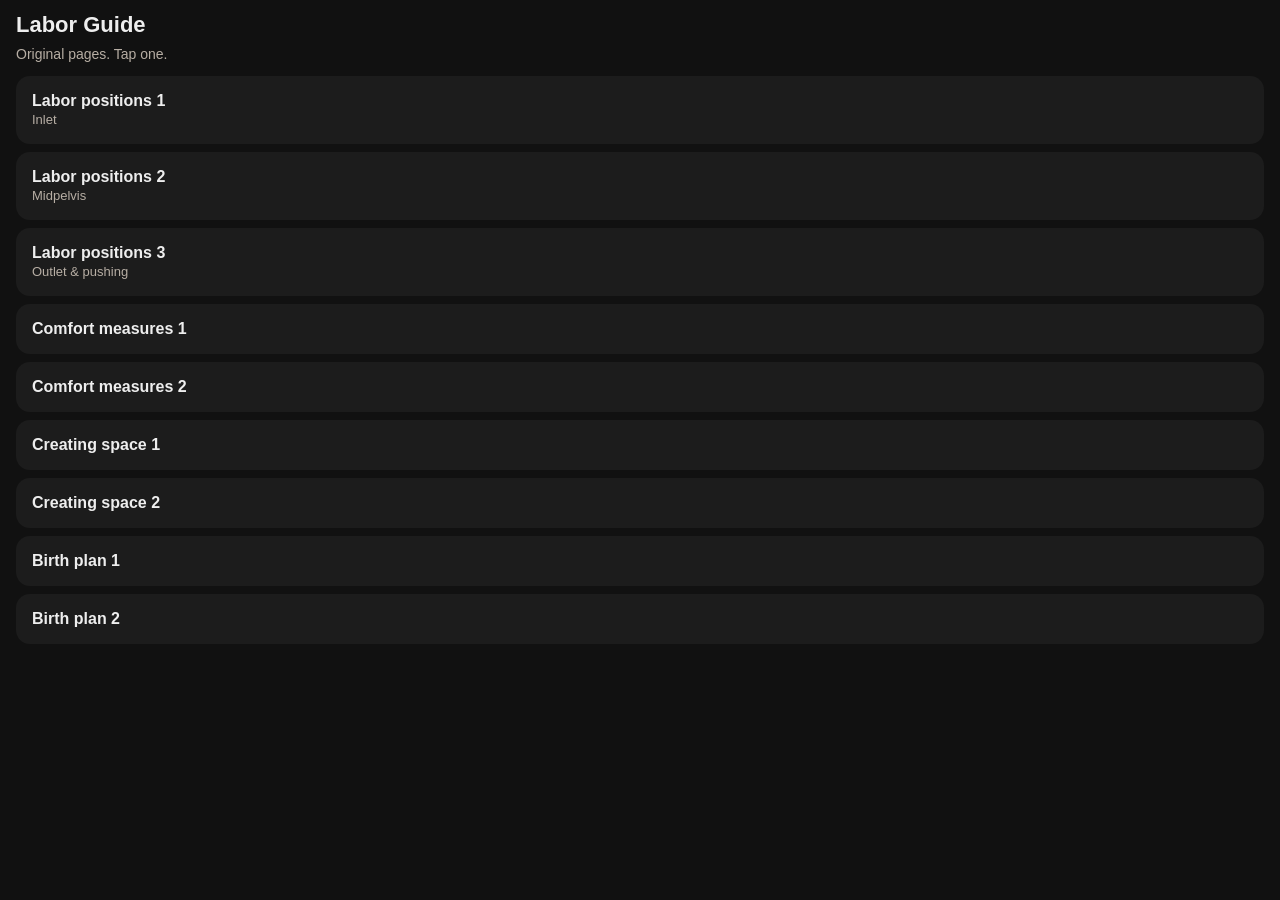
==== commit d3e6dbff: "Index of original sheet pages" ====
--- a/index.html
+++ b/index.html
@@ -8,22 +8,22 @@
 <title>Labor Guide</title>
 <style>
 *{box-sizing:border-box;margin:0;padding:0}
-body{background:#111;color:#eee;font-family:-apple-system,sans-serif;padding:calc(12px + env(safe-area-inset-top,0px)) 16px calc(24px + env(safe-area-inset-bottom,0px))}
-h1{font-size:22px;margin-bottom:6px}
-p{color:#bdb4aa;margin-bottom:16px;font-size:14px}
-a{display:block;background:#1c1c1c;color:#eee;text-decoration:none;border-radius:14px;padding:16px;margin:0 0 10px}
-a strong{display:block;font-size:17px}
-a span{color:#bdb4aa;font-size:13px}
+body{background:#111;color:#eee;font-family:-apple-system,sans-serif;padding:calc(12px + env(safe-area-inset-top,0px)) 16px 24px}
+h1{font-size:22px;margin-bottom:8px}
+p{color:#b7aea4;margin-bottom:14px;font-size:14px}
+a{display:block;background:#1c1c1c;color:#eee;text-decoration:none;border-radius:14px;padding:16px;margin:0 0 8px}
+strong{display:block;font-size:16px}
+span{color:#b7aea4;font-size:13px}
 </style></head><body>
 <h1>Labor Guide</h1>
-<p>The sheets you uploaded. Each page is the original.</p>
-<a href="https://htmlpreview.github.io/?https://github.com/smonro-dot/monro-labor-guide/blob/main/labor-1.html"><strong>Labor positions 1</strong><span>Inlet</span></a>
-<a href="https://htmlpreview.github.io/?https://github.com/smonro-dot/monro-labor-guide/blob/main/labor-2.html"><strong>Labor positions 2</strong><span>Midpelvis</span></a>
-<a href="https://htmlpreview.github.io/?https://github.com/smonro-dot/monro-labor-guide/blob/main/labor-3.html"><strong>Labor positions 3</strong><span>Outlet & pushing</span></a>
-<a href="https://htmlpreview.github.io/?https://github.com/smonro-dot/monro-labor-guide/blob/main/comfort-1.html"><strong>Comfort measures 1</strong><span>Photos</span></a>
-<a href="https://htmlpreview.github.io/?https://github.com/smonro-dot/monro-labor-guide/blob/main/comfort-2.html"><strong>Comfort measures 2</strong><span>List</span></a>
-<a href="https://htmlpreview.github.io/?https://github.com/smonro-dot/monro-labor-guide/blob/main/space-1.html"><strong>Creating space 1</strong><span>Photos</span></a>
-<a href="https://htmlpreview.github.io/?https://github.com/smonro-dot/monro-labor-guide/blob/main/space-2.html"><strong>Creating space 2</strong><span>List</span></a>
-<a href="https://htmlpreview.github.io/?https://github.com/smonro-dot/monro-labor-guide/blob/main/plan-1.html"><strong>Birth plan 1</strong></a>
-<a href="https://htmlpreview.github.io/?https://github.com/smonro-dot/monro-labor-guide/blob/main/plan-2.html"><strong>Birth plan 2</strong></a>
+<p>Original pages. Tap one.</p>
+<a href="labor-1.html"><strong>Labor positions 1</strong><span>Inlet</span></a>
+<a href="labor-2.html"><strong>Labor positions 2</strong><span>Midpelvis</span></a>
+<a href="labor-3.html"><strong>Labor positions 3</strong><span>Outlet & pushing</span></a>
+<a href="comfort-1.html"><strong>Comfort measures 1</strong></a>
+<a href="comfort-2.html"><strong>Comfort measures 2</strong></a>
+<a href="space-1.html"><strong>Creating space 1</strong></a>
+<a href="space-2.html"><strong>Creating space 2</strong></a>
+<a href="plan-1.html"><strong>Birth plan 1</strong></a>
+<a href="plan-2.html"><strong>Birth plan 2</strong></a>
 </body></html>
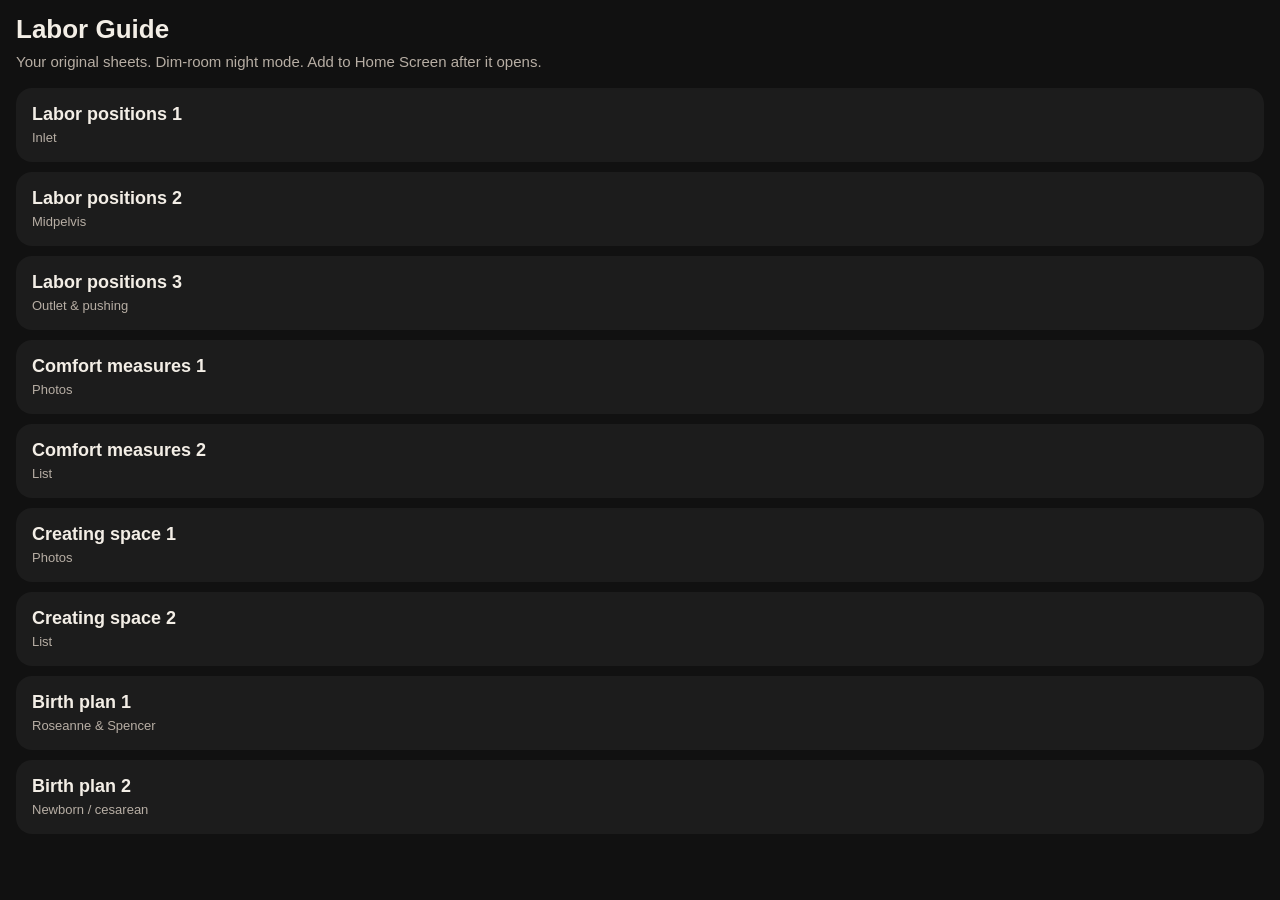
==== commit a35fe194: "Put original sheet pictures on the labor guide app" ====
--- a/index.html
+++ b/index.html
@@ -4,26 +4,35 @@
 <meta name="viewport" content="width=device-width, initial-scale=1, viewport-fit=cover">
 <meta name="apple-mobile-web-app-capable" content="yes">
 <meta name="apple-mobile-web-app-title" content="Labor Guide">
+<meta name="apple-mobile-web-app-status-bar-style" content="black-translucent">
 <meta name="theme-color" content="#111">
 <title>Labor Guide</title>
+<link rel="manifest" href="manifest.json">
+<link rel="apple-touch-icon" href="icon-180.png">
 <style>
+:root{--bg:#111;--fg:#f3eee6;--muted:#b7aea4;--card:#1c1c1c}
 *{box-sizing:border-box;margin:0;padding:0}
-body{background:#111;color:#eee;font-family:-apple-system,sans-serif;padding:calc(12px + env(safe-area-inset-top,0px)) 16px 24px}
-h1{font-size:22px;margin-bottom:8px}
-p{color:#b7aea4;margin-bottom:14px;font-size:14px}
-a{display:block;background:#1c1c1c;color:#eee;text-decoration:none;border-radius:14px;padding:16px;margin:0 0 8px}
-strong{display:block;font-size:16px}
-span{color:#b7aea4;font-size:13px}
-</style></head><body>
+html,body{background:var(--bg);color:var(--fg);font-family:-apple-system,BlinkMacSystemFont,sans-serif}
+body{padding:calc(14px + env(safe-area-inset-top,0px)) 16px calc(24px + env(safe-area-inset-bottom,0px))}
+h1{font-size:26px;margin-bottom:6px}
+p{color:var(--muted);margin-bottom:16px;font-size:15px;line-height:1.4}
+a{display:block;background:var(--card);color:var(--fg);text-decoration:none;border-radius:16px;padding:16px;margin:0 0 10px;min-height:64px}
+strong{display:block;font-size:18px;margin-bottom:3px}
+span{color:var(--muted);font-size:13px}
+</style>
+</head><body>
 <h1>Labor Guide</h1>
-<p>Original pages. Tap one.</p>
+<p>Your original sheets. Dim-room night mode. Add to Home Screen after it opens.</p>
 <a href="labor-1.html"><strong>Labor positions 1</strong><span>Inlet</span></a>
 <a href="labor-2.html"><strong>Labor positions 2</strong><span>Midpelvis</span></a>
 <a href="labor-3.html"><strong>Labor positions 3</strong><span>Outlet & pushing</span></a>
-<a href="comfort-1.html"><strong>Comfort measures 1</strong></a>
-<a href="comfort-2.html"><strong>Comfort measures 2</strong></a>
-<a href="space-1.html"><strong>Creating space 1</strong></a>
-<a href="space-2.html"><strong>Creating space 2</strong></a>
-<a href="plan-1.html"><strong>Birth plan 1</strong></a>
-<a href="plan-2.html"><strong>Birth plan 2</strong></a>
+<a href="comfort-1.html"><strong>Comfort measures 1</strong><span>Photos</span></a>
+<a href="comfort-2.html"><strong>Comfort measures 2</strong><span>List</span></a>
+<a href="space-1.html"><strong>Creating space 1</strong><span>Photos</span></a>
+<a href="space-2.html"><strong>Creating space 2</strong><span>List</span></a>
+<a href="plan-1.html"><strong>Birth plan 1</strong><span>Roseanne & Spencer</span></a>
+<a href="plan-2.html"><strong>Birth plan 2</strong><span>Newborn / cesarean</span></a>
+<script>
+if ('serviceWorker' in navigator) navigator.serviceWorker.register('sw.js');
+</script>
 </body></html>
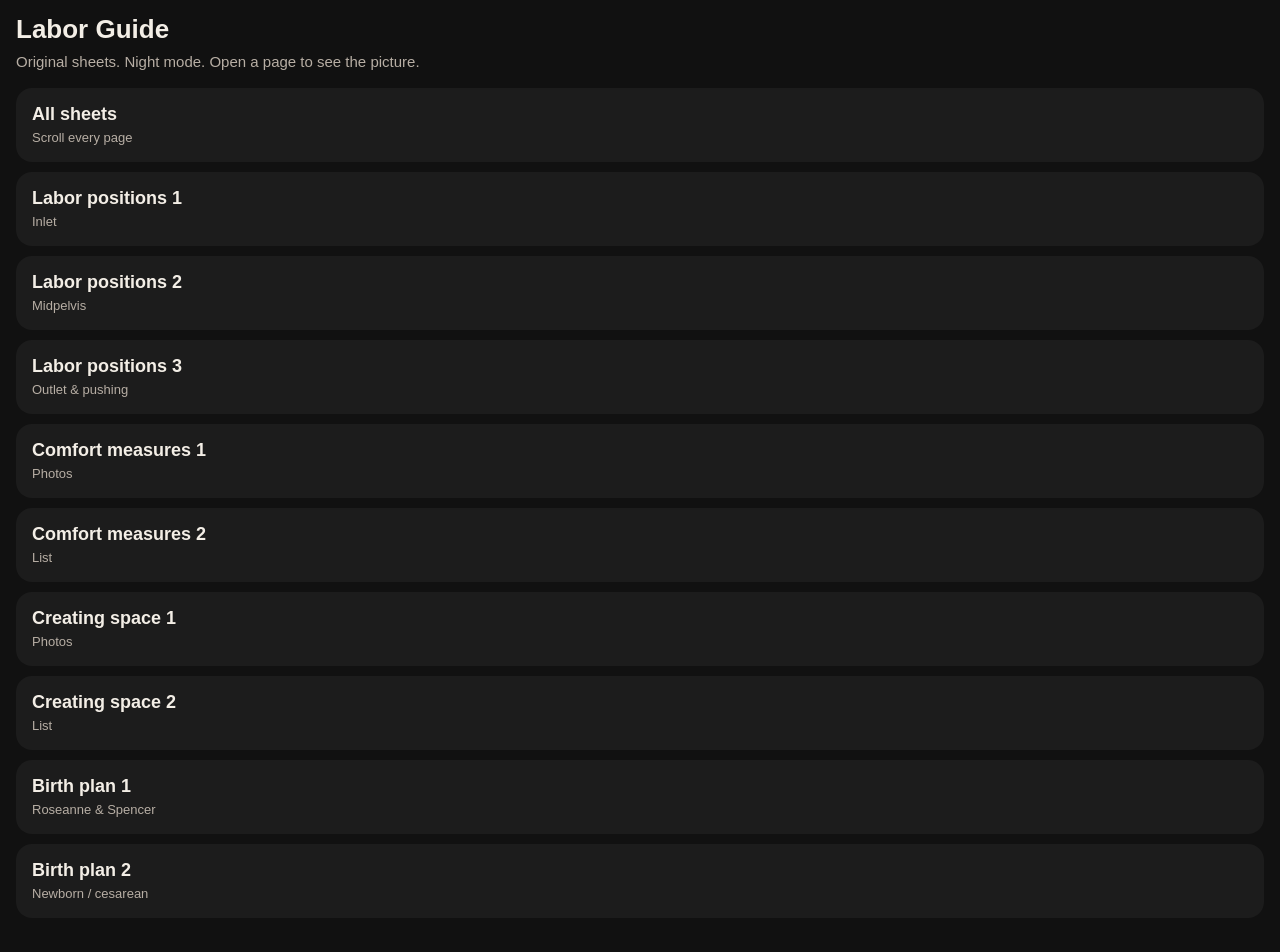
==== commit 0820fd3a: "Add original sheet picture pages so the phone app actually shows the PDFs" ====
--- a/index.html
+++ b/index.html
@@ -22,15 +22,16 @@
 </style>
 </head><body>
 <h1>Labor Guide</h1>
-<p>Your original sheets. Dim-room night mode. Add to Home Screen after it opens.</p>
+<p>Original sheets. Night mode. Open a page to see the picture.</p>
+<a href="all.html"><strong>All sheets</strong><span>Scroll every page</span></a>
 <a href="labor-1.html"><strong>Labor positions 1</strong><span>Inlet</span></a>
 <a href="labor-2.html"><strong>Labor positions 2</strong><span>Midpelvis</span></a>
-<a href="labor-3.html"><strong>Labor positions 3</strong><span>Outlet & pushing</span></a>
+<a href="labor-3.html"><strong>Labor positions 3</strong><span>Outlet &amp; pushing</span></a>
 <a href="comfort-1.html"><strong>Comfort measures 1</strong><span>Photos</span></a>
 <a href="comfort-2.html"><strong>Comfort measures 2</strong><span>List</span></a>
 <a href="space-1.html"><strong>Creating space 1</strong><span>Photos</span></a>
 <a href="space-2.html"><strong>Creating space 2</strong><span>List</span></a>
-<a href="plan-1.html"><strong>Birth plan 1</strong><span>Roseanne & Spencer</span></a>
+<a href="plan-1.html"><strong>Birth plan 1</strong><span>Roseanne &amp; Spencer</span></a>
 <a href="plan-2.html"><strong>Birth plan 2</strong><span>Newborn / cesarean</span></a>
 <script>
 if ('serviceWorker' in navigator) navigator.serviceWorker.register('sw.js');
